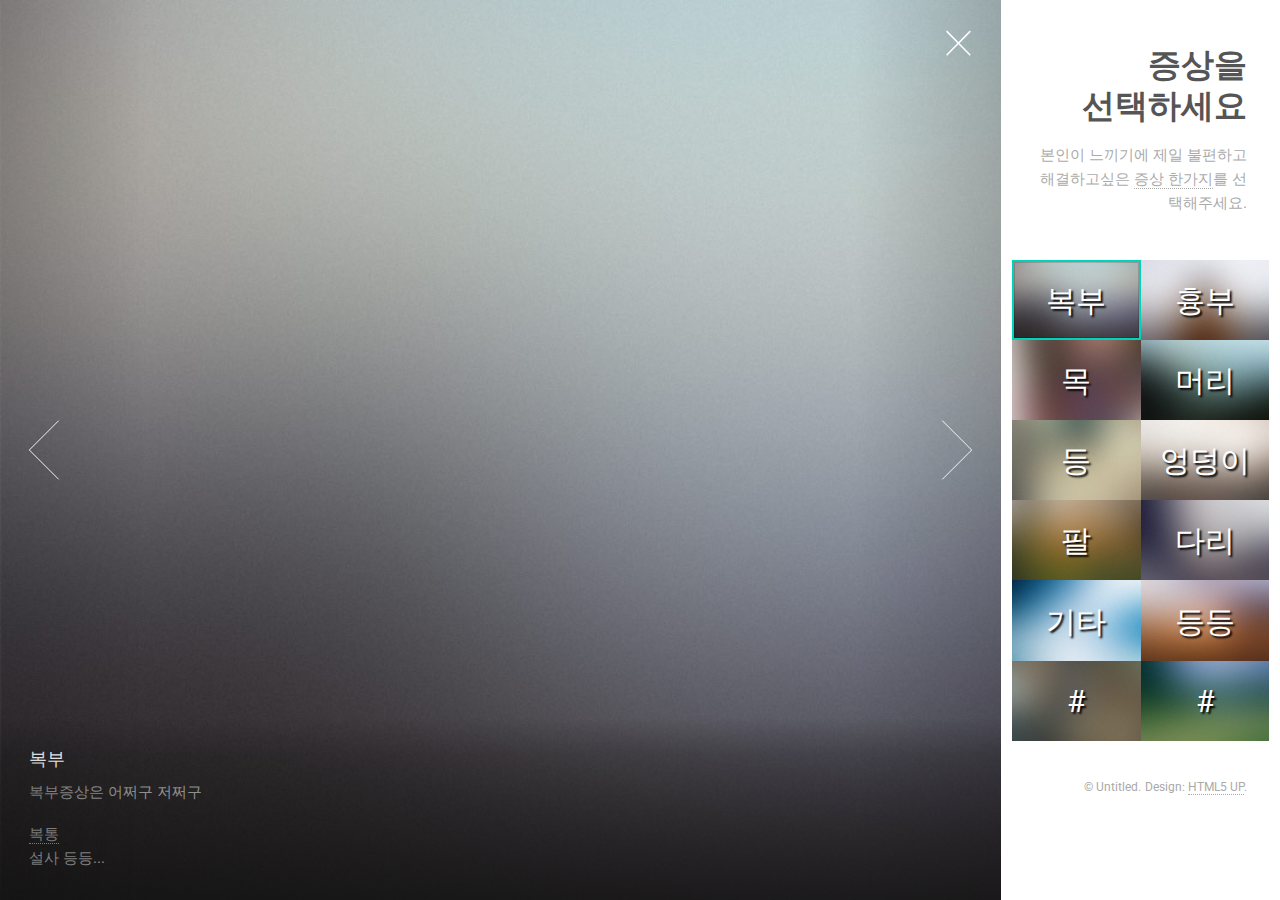
==== symptomselect/index.html @ 9ec4b880 "another commit" ====
<!DOCTYPE HTML>
<!--
	Lens by HTML5 UP
	html5up.net | @ajlkn
	Free for personal and commercial use under the CCA 3.0 license (html5up.net/license)
-->
<html>
	<head>
		<title>Lens by HTML5 UP</title>
		<meta charset="utf-8" />
		<meta name="viewport" content="width=device-width, initial-scale=1, user-scalable=no" />
		<link rel="stylesheet" href="assets/css/main.css" />
		<noscript><link rel="stylesheet" href="assets/css/noscript.css" /></noscript>
	</head>
	<body class="is-preload-0 is-preload-1 is-preload-2">

		<!-- Main -->
			<div id="main">

				<!-- Header -->
					<header id="header">
						<h1>증상을<br />선택하세요</h1>
						<p>본인이 느끼기에 제일 불편하고 해결하고싶은 <a href="https://search.naver.com/search.naver?where=kdic&query=%EC%A3%BC%EC%A6%9D%EC%83%81&ie=utf8&sm=tab_nmr">증상 한가지</a>를 선택해주세요.</p>

					</header>

				<!-- Thumbnail -->
					<section id="thumbnails">
						<article>
							<a class="thumbnail" href="images/fulls/01.jpg" data-position="left center"><img src="images/thumbs/01.jpg" alt="Alt text" /> 
                                <div class="normal">
                                    <div class="text">복부</div>
                                </div>
                                <div class="hover">
                                    <div class="text">복부가 제일 불편해요
                                    </div>
                                </div>
                            </a>
							<h2>복부</h2>
							<p>복부증상은 어쩌구 저쩌구</p>
                            <p><a href="">복통</a><br />설사 등등...</p>
						</article>
						<article>
							<a class="thumbnail" href="images/fulls/02.jpg"><img src="images/thumbs/02.jpg" alt="Alt text" />
                                <div class="normal">
                                    <div class="text">흉부</div>
                                </div>
                                <div class="hover">
                                    <div class="text">흉부가 제일 불편해요
                                    </div>
                                </div>
                            </a>
							<h2>Vivamus convallis libero</h2>
							<p>Sed velit lacus, laoreet at venenatis convallis in lorem tincidunt.</p>
						</article>
						<article>
							<a class="thumbnail" href="images/fulls/03.jpg" data-position="top center"><img src="images/thumbs/03.jpg" alt="Alt text" />
                                <div class="normal">
                                    <div class="text">목</div>
                                </div>
                                <div class="hover">
                                    <div class="text">목이 제일 불편해요
                                    </div>
                                </div>
                            </a>
							<h2>Nec accumsan enim felis</h2>
							<p>Maecenas eleifend tellus ut turpis eleifend, vitae pretium faucibus.</p>
						</article>
						<article>
							<a class="thumbnail" href="images/fulls/04.jpg"><img src="images/thumbs/04.jpg" alt="Alt text" />
                                <div class="normal">
                                    <div class="text">머리</div>
                                </div>
                                <div class="hover">
                                    <div class="text">머리가 제일 불편해요
                                    </div>
                                </div>
                            </a>
							<h2>Donec maximus nisi eget</h2>
							<p>Tristique in nulla vel congue. Sed sociis natoque parturient nascetur.</p>
						</article>
						<article>
							<a class="thumbnail" href="images/fulls/05.jpg" data-position="top center"><img src="images/thumbs/05.jpg" alt="Alt text" />
                                <div class="normal">
                                    <div class="text">등</div>
                                </div>
                                <div class="hover">
                                    <div class="text">등이 제일 불편해요
                                    </div>
                                </div>
                            </a>
							<h2>Nullam vitae nunc vulputate</h2>
							<p>In pellentesque cursus velit id posuere. Donec vehicula nulla.</p>
						</article>
						<article>
							<a class="thumbnail" href="images/fulls/06.jpg"><img src="images/thumbs/06.jpg" alt="Alt text" />
                                <div class="normal">
                                    <div class="text">엉덩이</div>
                                </div>
                                <div class="hover">
                                    <div class="text">엉덩이가 제일 불편해요
                                    </div>
                                </div>
                            </a>
							<h2>Phasellus magna faucibus</h2>
							<p>Nulla dignissim libero maximus tellus varius dictum ut posuere magna.</p>
						</article>
						<article>
							<a class="thumbnail" href="images/fulls/07.jpg"><img src="images/thumbs/07.jpg" alt="Alt text" />
                                <div class="normal">
                                    <div class="text">팔</div>
                                </div>
                                <div class="hover">
                                    <div class="text">팔이 제일 불편해요
                                    </div>
                                </div>
                            </a>
							<h2>Proin quis mauris</h2>
							<p>Etiam ultricies, lorem quis efficitur porttitor, facilisis ante orci urna.</p>
						</article>
						<article>
							<a class="thumbnail" href="images/fulls/08.jpg"><img src="images/thumbs/08.jpg" alt="Alt text" />
                                <div class="normal">
                                    <div class="text">다리</div>
                                </div>
                                <div class="hover">
                                    <div class="text">다리가 제일 불편해요
                                    </div>
                                </div>
                            </a>
							<h2>Gravida quis varius enim</h2>
							<p>Nunc egestas congue lorem. Nullam dictum placerat ex sapien tortor mattis.</p>
						</article>
						<article>
							<a class="thumbnail" href="images/fulls/09.jpg"><img src="images/thumbs/09.jpg" alt="Alt text" />
                                <div class="normal">
                                    <div class="text">기타</div>
                                </div>
                                <div class="hover">
                                    <div class="text">등등 제일 불편해요
                                    </div>
                                </div>
                            </a>
							<h2>Morbi eget vitae adipiscing</h2>
							<p>In quis vulputate dui. Maecenas metus elit, dictum praesent lacinia lacus.</p>
						</article>
						<article>
							<a class="thumbnail" href="images/fulls/10.jpg"><img src="images/thumbs/10.jpg" alt="Alt text" />
                                <div class="normal">
                                    <div class="text">등등</div>
                                </div>
                                <div class="hover">
                                    <div class="text">흉
                                    </div>
                                </div>
                            </a>
							<h2>Habitant tristique senectus</h2>
							<p>Vestibulum ante ipsum primis in faucibus orci luctus ac tincidunt dolor.</p>
						</article>
						<article>
							<a class="thumbnail" href="images/fulls/11.jpg"><img src="images/thumbs/11.jpg" alt="Alt text" />
                                <div class="normal">
                                    <div class="text">#</div>
                                </div>
                                <div class="hover">
                                    <div class="text">#
                                    </div>
                                </div>
                            </a>
							<h2>Pharetra ex non faucibus</h2>
							<p>Ut sed magna euismod leo laoreet congue. Fusce congue enim ultricies.</p>
						</article>
						<article>
							<a class="thumbnail" href="images/fulls/12.jpg"><img src="images/thumbs/12.jpg" alt="Alt text" />
                                <div class="normal">
                                    <div class="text">#</div>
                                </div>
                                <div class="hover">
                                    <div class="text">#
                                    </div>
                                </div>
                            </a>
							<h2>Mattis lorem sodales</h2>
							<p>Feugiat auctor leo massa, nec vestibulum nisl erat faucibus, rutrum nulla.</p>
						</article>
					</section>

				<!-- Footer -->
					<footer id="footer">
						<ul class="copyright">
							<li>&copy; Untitled.</li><li>Design: <a href="http://html5up.net">HTML5 UP</a>.</li>
						</ul>
					</footer>

			</div>

		<!-- Scripts -->
			<script src="assets/js/jquery.min.js"></script>
			<script src="assets/js/browser.min.js"></script>
			<script src="assets/js/breakpoints.min.js"></script>
			<script src="assets/js/main.js"></script>

	</body>
</html>
---- symptomselect/assets/css/main.css ----
@import url(font-awesome.min.css);
@import url("https://fonts.googleapis.com/css?family=Roboto:400,700");

/*
	Lens by HTML5 UP
	html5up.net | @ajlkn
	Free for personal and commercial use under the CCA 3.0 license (html5up.net/license)
*/

html, body, div, span, applet, object,
iframe, h1, h2, h3, h4, h5, h6, p, blockquote,
pre, a, abbr, acronym, address, big, cite,
code, del, dfn, em, img, ins, kbd, q, s, samp,
small, strike, strong, sub, sup, tt, var, b,
u, i, center, dl, dt, dd, ol, ul, li, fieldset,
form, label, legend, table, caption, tbody,
tfoot, thead, tr, th, td, article, aside,
canvas, details, embed, figure, figcaption,
footer, header, hgroup, menu, nav, output, ruby,
section, summary, time, mark, audio, video {
	margin: 0;
	padding: 0;
	border: 0;
	font-size: 100%;
	font: inherit;
	vertical-align: baseline;}

article, aside, details, figcaption, figure,
footer, header, hgroup, menu, nav, section {
	display: block;}

body {
	line-height: 1;
}

ol, ul {
	list-style: none;
}

blockquote, q {
	quotes: none;
}

	blockquote:before, blockquote:after, q:before, q:after {
		content: '';
		content: none;
	}

table {
	border-collapse: collapse;
	border-spacing: 0;
}

body {
	-webkit-text-size-adjust: none;
}

mark {
	background-color: transparent;
	color: inherit;
}

input::-moz-focus-inner {
	border: 0;
	padding: 0;
}

input, select, textarea {
	-moz-appearance: none;
	-webkit-appearance: none;
	-ms-appearance: none;
	appearance: none;
}

/* Basic */

	/*
		@-ms-viewport {
			width: device-width;
		}

	*/

	@media screen and (max-width: 480px) {

		html, body {
			min-width: 320px;
		}

	}

	body.is-preload-0 *, body.is-preload-0 *:before, body.is-preload-0 *:after {
		-moz-animation: none !important;
		-webkit-animation: none !important;
		-ms-animation: none !important;
		animation: none !important;
		-moz-transition: none !important;
		-webkit-transition: none !important;
		-ms-transition: none !important;
		transition: none !important;
	}

	html {
		box-sizing: border-box;
	}

	*, *:before, *:after {
		box-sizing: inherit;
	}

	html, body {
		background-color: #101010;
		overflow: hidden;
	}

/* Type */

	html {
		font-size: 16pt;
	}

		@media screen and (max-width: 1680px) {

			html {
				font-size: 12pt;
			}

		}

		@media screen and (max-width: 1280px) {

			html {
				font-size: 11pt;
			}

		}

	body {
		background-color: #fff;
		color: #aaa;
	}

	body, input, select, textarea {
		font-family: "Roboto", Helvetica, sans-serif;
		font-weight: 400;
		line-height: 1.65;
		font-size: 1em;
		color: #aaa;
	}

	a {
		-moz-transition: color 0.25s ease, border-bottom-color 0.25s ease;
		-webkit-transition: color 0.25s ease, border-bottom-color 0.25s ease;
		-ms-transition: color 0.25s ease, border-bottom-color 0.25s ease;
		transition: color 0.25s ease, border-bottom-color 0.25s ease;
		border-bottom: dotted 1px;
		color: inherit;
		text-decoration: none;
	}

		a:hover {
			border-bottom-color: transparent;
			color: #00D3B7;
		}

	strong, b {
		font-weight: 400;
		color: #555;
	}

	em, i {
		font-style: italic;
	}

	p {
		margin: 0 0 1.25em 0;
	}

	h1, h2, h3, h4, h5, h6 {
		font-weight: 400;
		line-height: 1.25;
		margin: 0 0 0.5em 0;
		color: #555;
	}

		h1 a, h2 a, h3 a, h4 a, h5 a, h6 a {
			color: inherit;
			text-decoration: none;
		}

	h2 {
		font-size: 1.25em;
	}

	h3 {
		font-size: 1em;
	}

	h4 {
		font-size: 0.9em;
	}

	h5 {
		font-size: 0.8em;
	}

	h6 {
		font-size: 0.7em;
	}

	sub {
		font-size: 0.8em;
		position: relative;
		top: 0.5em;
	}

	sup {
		font-size: 0.8em;
		position: relative;
		top: -0.5em;
	}

	blockquote {
		border-left: solid 4px #ccc;
		font-style: italic;
		margin: 0 0 1.25em 0;
		padding: 0.3125em 0 0.3125em 1.25em;
	}

	code {
		border-radius: 4px;
		border: solid 1px;
		font-family: "Courier New", monospace;
		font-size: 0.9em;
		margin: 0 0.25em;
		padding: 0.25em 0.65em;
		border-color: #ccc;
	}

	pre {
		-webkit-overflow-scrolling: touch;
		font-family: "Courier New", monospace;
		font-size: 0.9em;
		margin: 0 0 1.25em 0;
	}

		pre code {
			display: block;
			padding: 1em 1.5em;
			overflow-x: auto;
		}

	hr {
		border: 0;
		border-bottom: solid 1px #ccc;
		margin: 1.25em 0;
	}

		hr.major {
			margin: 1.875em 0;
		}

	.align-left {
		text-align: left;
	}

	.align-center {
		text-align: center;
	}

	.align-right {
		text-align: right;
	}

/* Button */

	input[type="submit"],
	input[type="reset"],
	input[type="button"],
	button,
	.button {
		-moz-appearance: none;
		-webkit-appearance: none;
		-ms-appearance: none;
		appearance: none;
		-moz-transition: background-color 0.25s ease-in-out, border-color 0.25s ease-in-out, color 0.25s ease-in-out;
		-webkit-transition: background-color 0.25s ease-in-out, border-color 0.25s ease-in-out, color 0.25s ease-in-out;
		-ms-transition: background-color 0.25s ease-in-out, border-color 0.25s ease-in-out, color 0.25s ease-in-out;
		transition: background-color 0.25s ease-in-out, border-color 0.25s ease-in-out, color 0.25s ease-in-out;
		background-color: transparent;
		border-radius: 4px;
		border: solid 1px #ccc;
		color: #555;
		cursor: pointer;
		display: inline-block;
		line-height: 1;
		padding: 0.75em 1.5em;
		text-align: center;
		text-decoration: none;
		white-space: nowrap;
	}

		input[type="submit"]:hover,
		input[type="reset"]:hover,
		input[type="button"]:hover,
		button:hover,
		.button:hover {
			border-color: #00D3B7;
			color: #00D3B7;
		}

			input[type="submit"]:hover:active,
			input[type="reset"]:hover:active,
			input[type="button"]:hover:active,
			button:hover:active,
			.button:hover:active {
				background-color: rgba(0, 211, 183, 0.15);
			}

		input[type="submit"].icon,
		input[type="reset"].icon,
		input[type="button"].icon,
		button.icon,
		.button.icon {
			padding-left: 1.35em;
		}

			input[type="submit"].icon:before,
			input[type="reset"].icon:before,
			input[type="button"].icon:before,
			button.icon:before,
			.button.icon:before {
				margin-right: 0.5em;
			}

		input[type="submit"].fit,
		input[type="reset"].fit,
		input[type="button"].fit,
		button.fit,
		.button.fit {
			width: 100%;
		}

		input[type="submit"].small,
		input[type="reset"].small,
		input[type="button"].small,
		button.small,
		.button.small {
			font-size: 0.8em;
		}

		input[type="submit"].large,
		input[type="reset"].large,
		input[type="button"].large,
		button.large,
		.button.large {
			font-size: 1.35em;
		}

		input[type="submit"].disabled, input[type="submit"]:disabled,
		input[type="reset"].disabled,
		input[type="reset"]:disabled,
		input[type="button"].disabled,
		input[type="button"]:disabled,
		button.disabled,
		button:disabled,
		.button.disabled,
		.button:disabled {
			pointer-events: none;
			opacity: 0.25;
		}

/* Form */

	form {
		margin: 0 0 1.25em 0;
	}

	label {
		color: #555;
		display: block;
		font-size: 0.9em;
		font-weight: 400;
		margin: 0 0 0.625em 0;
	}

	input[type="text"],
	input[type="password"],
	input[type="email"],
	select,
	textarea {
		-moz-appearance: none;
		-webkit-appearance: none;
		-ms-appearance: none;
		appearance: none;
		background-color: transparent;
		border-radius: 4px;
		border: solid 1px #ccc;
		color: inherit;
		display: block;
		outline: 0;
		padding: 0 0.75em;
		text-decoration: none;
		width: 100%;
	}

		input[type="text"]:invalid,
		input[type="password"]:invalid,
		input[type="email"]:invalid,
		select:invalid,
		textarea:invalid {
			box-shadow: none;
		}

		input[type="text"]:focus,
		input[type="password"]:focus,
		input[type="email"]:focus,
		select:focus,
		textarea:focus {
			border-color: #00D3B7;
		}

	select {
		background-image: url("data:image/svg+xml;charset=utf8,%3Csvg xmlns='http://www.w3.org/2000/svg' width='40' height='40' preserveAspectRatio='none' viewBox='0 0 40 40'%3E%3Cpath d='M9.4,12.3l10.4,10.4l10.4-10.4c0.2-0.2,0.5-0.4,0.9-0.4c0.3,0,0.6,0.1,0.9,0.4l3.3,3.3c0.2,0.2,0.4,0.5,0.4,0.9 c0,0.4-0.1,0.6-0.4,0.9L20.7,31.9c-0.2,0.2-0.5,0.4-0.9,0.4c-0.3,0-0.6-0.1-0.9-0.4L4.3,17.3c-0.2-0.2-0.4-0.5-0.4-0.9 c0-0.4,0.1-0.6,0.4-0.9l3.3-3.3c0.2-0.2,0.5-0.4,0.9-0.4S9.1,12.1,9.4,12.3z' fill='%23ccc' /%3E%3C/svg%3E");
		background-size: 1.25rem;
		background-repeat: no-repeat;
		background-position: calc(100% - 1rem) center;
		height: 2.75em;
		padding-right: 2.75em;
		text-overflow: ellipsis;
	}

		select option {
			color: #555;
			background: #fff;
		}

		select:focus::-ms-value {
			background-color: transparent;
		}

		select::-ms-expand {
			display: none;
		}

	.select-wrapper {
		text-decoration: none;
		display: block;
		position: relative;
	}

		.select-wrapper:before {
			-moz-osx-font-smoothing: grayscale;
			-webkit-font-smoothing: antialiased;
			font-family: FontAwesome;
			font-style: normal;
			font-weight: normal;
			text-transform: none !important;
		}

		.select-wrapper:before {
			color: #ccc;
			content: '\f107';
			display: block;
			height: 2.75em;
			line-height: 2.75em;
			pointer-events: none;
			position: absolute;
			right: 0;
			text-align: center;
			top: 0;
			width: 2.75em;
		}

		.select-wrapper select::-ms-expand {
			display: none;
		}

	input[type="text"],
	input[type="password"],
	input[type="email"],
	select {
		height: 2.75em;
	}

	textarea {
		padding: 0.75em 1em;
	}

	input[type="checkbox"],
	input[type="radio"] {
		-moz-appearance: none;
		-webkit-appearance: none;
		-ms-appearance: none;
		appearance: none;
		display: block;
		float: left;
		margin-right: -2em;
		opacity: 0;
		width: 1em;
		z-index: -1;
	}

		input[type="checkbox"] + label,
		input[type="radio"] + label {
			text-decoration: none;
			color: #aaa;
			cursor: pointer;
			display: inline-block;
			font-size: 1em;
			font-weight: 400;
			margin: 0;
			padding-left: 2.4em;
			padding-right: 0.75em;
			position: relative;
		}

			input[type="checkbox"] + label:before,
			input[type="radio"] + label:before {
				-moz-osx-font-smoothing: grayscale;
				-webkit-font-smoothing: antialiased;
				font-family: FontAwesome;
				font-style: normal;
				font-weight: normal;
				text-transform: none !important;
			}

			input[type="checkbox"] + label:before,
			input[type="radio"] + label:before {
				background: transparent;
				border-radius: 4px;
				border: solid 1px #ccc;
				content: '';
				display: inline-block;
				height: 1.65em;
				left: 0;
				line-height: 1.58125em;
				position: absolute;
				text-align: center;
				top: 0;
				width: 1.65em;
			}

		input[type="checkbox"]:checked + label:before,
		input[type="radio"]:checked + label:before {
			background-color: #555;
			border-color: #555;
			color: #fff;
			content: '\f00c';
		}

		input[type="checkbox"]:focus + label:before,
		input[type="radio"]:focus + label:before {
			border-color: #00D3B7;
		}

	input[type="checkbox"] + label:before {
		border-radius: 4px;
	}

	input[type="radio"] + label:before {
		border-radius: 100%;
	}

	::-webkit-input-placeholder {
		opacity: 1.0;
		color: #ccc !important;
	}

	:-moz-placeholder {
		opacity: 1.0;
		color: #ccc !important;
	}

	::-moz-placeholder {
		opacity: 1.0;
		color: #ccc !important;
	}

	:-ms-input-placeholder {
		opacity: 1.0;
		color: #ccc !important;
	}

	.field {
		margin: 0 0 1.25em 0;
	}

/* Icon */

	.icon {
		text-decoration: none;
		border-bottom: none;
		position: relative;
	}

		.icon:before {
			-moz-osx-font-smoothing: grayscale;
			-webkit-font-smoothing: antialiased;
			font-family: FontAwesome;
			font-style: normal;
			font-weight: normal;
			text-transform: none !important;
		}

		.icon > .label {
			display: none;
		}

/* List */

	ol {
		list-style: decimal;
		margin: 0 0 1.25em 0;
		padding-left: 1.25em;
	}

		ol li {
			padding-left: 0.25em;
		}

	ul {
		list-style: disc;
		margin: 0 0 1.25em 0;
		padding-left: 1em;
	}

		ul li {
			padding-left: 0.5em;
		}

		ul.alt {
			list-style: none;
			padding-left: 0;
		}

			ul.alt li {
				border-top: solid 1px #ccc;
				padding: 0.5em 0;
			}

				ul.alt li:first-child {
					border-top: 0;
					padding-top: 0;
				}

	dl {
		margin: 0 0 1.25em 0;
	}

		dl dt {
			display: block;
			font-weight: 400;
			margin: 0 0 0.625em 0;
		}

		dl dd {
			margin-left: 1.25em;
		}

/* Actions */

	ul.actions {
		display: -moz-flex;
		display: -webkit-flex;
		display: -ms-flex;
		display: flex;
		cursor: default;
		list-style: none;
		margin-left: -0.625em;
		padding-left: 0;
	}

		ul.actions li {
			padding: 0 0 0 0.625em;
			vertical-align: middle;
		}

		ul.actions.special {
			-moz-justify-content: center;
			-webkit-justify-content: center;
			-ms-justify-content: center;
			justify-content: center;
			width: 100%;
			margin-left: 0;
		}

			ul.actions.special li:first-child {
				padding-left: 0;
			}

		ul.actions.stacked {
			-moz-flex-direction: column;
			-webkit-flex-direction: column;
			-ms-flex-direction: column;
			flex-direction: column;
			margin-left: 0;
		}

			ul.actions.stacked li {
				padding: 0.8125em 0 0 0;
			}

				ul.actions.stacked li:first-child {
					padding-top: 0;
				}

		ul.actions.fit {
			width: calc(100% + 0.625em);
		}

			ul.actions.fit li {
				-moz-flex-grow: 1;
				-webkit-flex-grow: 1;
				-ms-flex-grow: 1;
				flex-grow: 1;
				-moz-flex-shrink: 1;
				-webkit-flex-shrink: 1;
				-ms-flex-shrink: 1;
				flex-shrink: 1;
				width: 100%;
			}

				ul.actions.fit li > * {
					width: 100%;
				}

			ul.actions.fit.stacked {
				width: 100%;
			}

		@media screen and (max-width: 480px) {

			ul.actions:not(.fixed) {
				-moz-flex-direction: column;
				-webkit-flex-direction: column;
				-ms-flex-direction: column;
				flex-direction: column;
				margin-left: 0;
				width: 100% !important;
			}

				ul.actions:not(.fixed) li {
					-moz-flex-grow: 1;
					-webkit-flex-grow: 1;
					-ms-flex-grow: 1;
					flex-grow: 1;
					-moz-flex-shrink: 1;
					-webkit-flex-shrink: 1;
					-ms-flex-shrink: 1;
					flex-shrink: 1;
					padding: 0.625em 0 0 0;
					text-align: center;
					width: 100%;
				}

					ul.actions:not(.fixed) li > * {
						width: 100%;
					}

					ul.actions:not(.fixed) li:first-child {
						padding-top: 0;
					}

					ul.actions:not(.fixed) li input[type="submit"],
					ul.actions:not(.fixed) li input[type="reset"],
					ul.actions:not(.fixed) li input[type="button"],
					ul.actions:not(.fixed) li button,
					ul.actions:not(.fixed) li .button {
						width: 100%;
					}

						ul.actions:not(.fixed) li input[type="submit"].icon:before,
						ul.actions:not(.fixed) li input[type="reset"].icon:before,
						ul.actions:not(.fixed) li input[type="button"].icon:before,
						ul.actions:not(.fixed) li button.icon:before,
						ul.actions:not(.fixed) li .button.icon:before {
							margin-left: -0.5rem;
						}

		}

/* Icons */

	ul.icons {
		cursor: default;
		list-style: none;
		padding-left: 0;
	}

		ul.icons li {
			display: inline-block;
			padding: 0 1em 0 0;
		}

			ul.icons li:last-child {
				padding-right: 0;
			}

			ul.icons li .icon:before {
				font-size: 1.5rem;
			}

/* Main */

	#main {
		-moz-transition: opacity 0.75s ease, right 0.75s ease, left 0.75s ease, visibility 0.75s;
		-webkit-transition: opacity 0.75s ease, right 0.75s ease, left 0.75s ease, visibility 0.75s;
		-ms-transition: opacity 0.75s ease, right 0.75s ease, left 0.75s ease, visibility 0.75s;
		transition: opacity 0.75s ease, right 0.75s ease, left 0.75s ease, visibility 0.75s;
		-webkit-overflow-scrolling: touch;
		position: fixed;
		top: 0;
		width: 22.5em;
		height: 100%;
		background: #fff;
		outline: 0;
		overflow-x: hidden;
		overflow-y: auto;
		text-align: right;
		visibility: visible;
		z-index: 10000;
		right: 0;
	}

		#main .toggle {
			-webkit-tap-highlight-color: rgba(0, 0, 0, 0);
			position: absolute;
			top: 0;
			width: 4em;
			height: 4em;
			background-image: url("images/close-small-alt.svg");
			background-repeat: no-repeat;
			background-size: 32px 32px;
			cursor: pointer;
			display: none;
			z-index: 1;
			background-position: 0.5em 0.5em;
			left: 0;
		}

		body.fullscreen #main {
			visibility: hidden;
			right: -22.5em;
		}

		body.is-preload-1 #main {
			opacity: 0;
			right: -2em;
		}

		@media screen and (max-width: 1280px) {

			#main {
				width: 19em;
			}

				body.fullscreen #main {
					right: -19em;
				}

		}

		@media screen and (max-width: 980px) {

			#main {
				background: rgba(255, 255, 255, 0.925);
			}

				#main .toggle {
					display: block;
				}

		}

		@media screen and (max-width: 480px) {

			#main {
				-moz-transition: opacity 0.5s ease, visibility 0.5s;
				-webkit-transition: opacity 0.5s ease, visibility 0.5s;
				-ms-transition: opacity 0.5s ease, visibility 0.5s;
				transition: opacity 0.5s ease, visibility 0.5s;
				width: 100%;
				background: #fff;
				text-align: center;
			}

				body.is-preload-1 #main {
					left: auto !important;
					right: auto !important;
				}

				body.fullscreen #main {
					left: auto !important;
					right: auto !important;
					opacity: 0;
				}

				#main .toggle {
					display: none;
				}

		}

/* New overlay appearance on hover */
.overlay-image:hover .hover {
 opacity: 1;
}

/* Header */

	#header {
		padding: 3em 2.25em 1.75em 2.25em ;
	}

		#header h1 {
			font-size: 2.25em;
			font-weight: 700;
		}

/* Footer */

	#footer {
		padding: 2.25em 2.25em 1em 2.25em ;
	}

		#footer .copyright {
			list-style: none;
			padding: 0;
		}

			#footer .copyright li {
				display: inline-block;
				font-size: 0.8em;
				margin-left: 0.35em;
				padding: 0;
			}

				#footer .copyright li:first-child {
					margin-left: 0;
				}

/* Thumbnails */

	#thumbnails {
		display: -moz-flex;
		display: -webkit-flex;
		display: -ms-flex;
		display: flex;
		-moz-flex-wrap: wrap;
		-webkit-flex-wrap: wrap;
		-ms-flex-wrap: wrap;
		flex-wrap: wrap;
		padding: 0 0.75em;
	}

		#thumbnails article {
			position: relative;
			width: 50%;
			background: #101010;
			outline: 0;
		}

			#thumbnails article .thumbnail {
				-webkit-tap-highlight-color: rgba(0, 0, 0, 0);
				display: block;
				position: relative;
				border: 0;
				outline: 0;
			}

				#thumbnails article .thumbnail img {
					display: block;
					width: 100%;
				}
                
                #thumbnails article .thumbnail .text {
                     color: #fff;
                     font-size: 30px;
                     line-height: 1.5em;
                     text-shadow: 2px 2px 2px #000;
                     text-align: center;
                     position: absolute;
                     top: 50%;
                     left: 50%;
                     transform: translate(-50%, -50%);
                     width: 100%;
                }
                #thumbnails article .thumbnail .hover {
                     position: absolute;
                     top: 0;
                     height: 100%;
                     width: 100%;
                     opacity: 0;
                     transition: .5s ease;
                }
                #thumbnails article .thumbnail:hover .hover {
                    opacity: 1;
                }
                #thumbnails article .thumbnail.normal {
                     transition: .5s ease;
                }
                #thumbnails article .thumbnail:hover .normal {
                     opacity: 0;
                }
                #thumbnails article .thumbnail .hover{
                     background-color: rgba(0,0,0,0.5);
                }


				#thumbnails article .thumbnail:before {
					pointer-events: none;
					-moz-transition: opacity 0.25s ease;
					-webkit-transition: opacity 0.25s ease;
					-ms-transition: opacity 0.25s ease;
					transition: opacity 0.25s ease;
					content: '';
					position: absolute;
					left: 0;
					top: 0;
					width: 100%;
					height: 100%;
					box-shadow: inset 0 0 0 2px #00D3B7, inset 0 0 0px 3px rgba(0, 0, 0, 0.15);
					opacity: 0;
					z-index: 1;
				}

				#thumbnails article .thumbnail:focus:before {
					opacity: 0.5;
				}

			#thumbnails article h2, #thumbnails article p {
				display: none;
			}

			#thumbnails article.active .thumbnail:before {
				opacity: 1;
			}

		@media screen and (max-width: 480px) {

			#thumbnails article .thumbnail:before {
				display: none;
			}

		}

/* Viewer */

	@-moz-keyframes spinner {
		0% {
			-moz-transform: rotate(0deg);
			-webkit-transform: rotate(0deg);
			-ms-transform: rotate(0deg);
			transform: rotate(0deg);
		}

		100% {
			-moz-transform: rotate(360deg);
			-webkit-transform: rotate(360deg);
			-ms-transform: rotate(360deg);
			transform: rotate(360deg);
		}
	}

	@-webkit-keyframes spinner {
		0% {
			-moz-transform: rotate(0deg);
			-webkit-transform: rotate(0deg);
			-ms-transform: rotate(0deg);
			transform: rotate(0deg);
		}

		100% {
			-moz-transform: rotate(360deg);
			-webkit-transform: rotate(360deg);
			-ms-transform: rotate(360deg);
			transform: rotate(360deg);
		}
	}

	@-ms-keyframes spinner {
		0% {
			-moz-transform: rotate(0deg);
			-webkit-transform: rotate(0deg);
			-ms-transform: rotate(0deg);
			transform: rotate(0deg);
		}

		100% {
			-moz-transform: rotate(360deg);
			-webkit-transform: rotate(360deg);
			-ms-transform: rotate(360deg);
			transform: rotate(360deg);
		}
	}

	@keyframes spinner {
		0% {
			-moz-transform: rotate(0deg);
			-webkit-transform: rotate(0deg);
			-ms-transform: rotate(0deg);
			transform: rotate(0deg);
		}

		100% {
			-moz-transform: rotate(360deg);
			-webkit-transform: rotate(360deg);
			-ms-transform: rotate(360deg);
			transform: rotate(360deg);
		}
	}

	#viewer {
		-moz-transition: opacity 0.75s ease, width 0.75s ease;
		-webkit-transition: opacity 0.75s ease, width 0.75s ease;
		-ms-transition: opacity 0.75s ease, width 0.75s ease;
		transition: opacity 0.75s ease, width 0.75s ease;
		position: absolute;
		top: 0;
		width: calc(100% - 22.5em);
		height: 100%;
		left: 0;
	}

		#viewer .inner {
			pointer-events: none;
			position: absolute;
			top: 0;
			left: 0;
			width: 100%;
			height: 100%;
			z-index: 2;
		}

			#viewer .inner > * {
				pointer-events: auto;
			}

			#viewer .inner:before {
				background-image: -moz-linear-gradient(left, rgba(16,16,16,0.2), rgba(16,16,16,0) 10em, rgba(16,16,16,0)), -moz-linear-gradient(right, rgba(16,16,16,0.2), rgba(16,16,16,0) 10em, rgba(16,16,16,0));
				background-image: -webkit-linear-gradient(left, rgba(16,16,16,0.2), rgba(16,16,16,0) 10em, rgba(16,16,16,0)), -webkit-linear-gradient(right, rgba(16,16,16,0.2), rgba(16,16,16,0) 10em, rgba(16,16,16,0));
				background-image: -ms-linear-gradient(left, rgba(16,16,16,0.2), rgba(16,16,16,0) 10em, rgba(16,16,16,0)), -ms-linear-gradient(right, rgba(16,16,16,0.2), rgba(16,16,16,0) 10em, rgba(16,16,16,0));
				background-image: linear-gradient(left, rgba(16,16,16,0.2), rgba(16,16,16,0) 10em, rgba(16,16,16,0)), linear-gradient(right, rgba(16,16,16,0.2), rgba(16,16,16,0) 10em, rgba(16,16,16,0));
				content: '';
				display: block;
				position: absolute;
				top: 0;
				left: 0;
				width: 100%;
				height: 100%;
			}

			#viewer .inner .toggle {
				-webkit-tap-highlight-color: rgba(0, 0, 0, 0);
				position: absolute;
				top: 0;
				width: 4em;
				height: 4em;
				background-image: url("images/close.svg");
				background-repeat: no-repeat;
				background-size: 64px 64px;
				cursor: pointer;
				z-index: 1;
				right: 0;
				background-position: calc(100% - 0.75em) 0.75em;
			}

			#viewer .inner .nav-next,
			#viewer .inner .nav-previous {
				-webkit-tap-highlight-color: rgba(0, 0, 0, 0);
				position: absolute;
				top: 50%;
				width: 6em;
				height: 6em;
				margin-top: -3em;
				background-image: url("images/arrow.svg");
				background-position: center;
				background-repeat: no-repeat;
				background-size: contain;
				cursor: pointer;
			}

			#viewer .inner .nav-previous {
				-moz-transform: scaleX(-1);
				-webkit-transform: scaleX(-1);
				-ms-transform: scaleX(-1);
				transform: scaleX(-1);
				left: 0;
			}

			#viewer .inner .nav-next {
				right: 0;
			}

		#viewer .slide {
			-moz-transition: opacity 0.5s ease-in-out;
			-webkit-transition: opacity 0.5s ease-in-out;
			-ms-transition: opacity 0.5s ease-in-out;
			transition: opacity 0.5s ease-in-out;
			position: absolute;
			top: 0;
			left: 0;
			width: 100%;
			height: 100%;
			opacity: 1;
			z-index: 1;
		}

			#viewer .slide .caption {
				background-image: -moz-linear-gradient(bottom, rgba(16,16,16,0.75), rgba(16,16,16,0.25) 80%, rgba(16,16,16,0));
				background-image: -webkit-linear-gradient(bottom, rgba(16,16,16,0.75), rgba(16,16,16,0.25) 80%, rgba(16,16,16,0));
				background-image: -ms-linear-gradient(bottom, rgba(16,16,16,0.75), rgba(16,16,16,0.25) 80%, rgba(16,16,16,0));
				background-image: linear-gradient(bottom, rgba(16,16,16,0.75), rgba(16,16,16,0.25) 80%, rgba(16,16,16,0));
				padding: 2em 2em 0.75em 2em ;
				position: absolute;
				bottom: 0;
				left: 0;
				width: 100%;
				color: rgba(255, 255, 255, 0.5);
				z-index: 1;
			}

				#viewer .slide .caption h2, #viewer .slide .caption h3, #viewer .slide .caption h4, #viewer .slide .caption h5, #viewer .slide .caption h6 {
					color: #fff;
				}

			#viewer .slide .image {
				-moz-transition: opacity 0.5s ease-in-out;
				-webkit-transition: opacity 0.5s ease-in-out;
				-ms-transition: opacity 0.5s ease-in-out;
				transition: opacity 0.5s ease-in-out;
				position: absolute;
				top: 0;
				left: 0;
				width: 100%;
				height: 100%;
				background-repeat: no-repeat;
				background-size: cover;
				opacity: 0;
			}

			#viewer .slide:before {
				-moz-animation: spinner 1s linear infinite;
				-webkit-animation: spinner 1s linear infinite;
				-ms-animation: spinner 1s linear infinite;
				animation: spinner 1s linear infinite;
				-moz-transition: opacity 0.5s ease-in-out;
				-webkit-transition: opacity 0.5s ease-in-out;
				-ms-transition: opacity 0.5s ease-in-out;
				transition: opacity 0.5s ease-in-out;
				content: '';
				display: block;
				position: absolute;
				top: 50%;
				left: 50%;
				width: 3em;
				height: 3em;
				background-image: url("images/spinner.svg");
				background-position: center;
				background-repeat: no-repeat;
				background-size: contain;
				margin: -1.5em 0 0 -1.5em;
				opacity: 0;
			}

			#viewer .slide.loading:before {
				opacity: 1;
			}

			#viewer .slide.active .image {
				opacity: 1;
			}

		body.fullscreen #viewer {
			width: 100%;
		}

			body.fullscreen #viewer .inner .toggle {
				background-image: url("images/open.svg");
			}

		body.is-preload-1 #viewer {
			opacity: 0;
		}

		body.is-preload-2 #viewer .slide {
			opacity: 0;
		}

		@media screen and (max-width: 1280px) {

			#viewer {
				width: calc(100% - 19em);
			}

		}

		@media screen and (max-width: 980px) {

			#viewer {
				width: 100%;
			}

				#viewer .inner .toggle {
					-moz-transition: opacity 0.75s ease;
					-webkit-transition: opacity 0.75s ease;
					-ms-transition: opacity 0.75s ease;
					transition: opacity 0.75s ease;
					background-image: url("images/open.svg");
					opacity: 0;
					right: 0;
				}

				body.fullscreen #viewer .inner .toggle {
					opacity: 1;
				}

		}

		@media screen and (max-width: 736px) {

			#viewer .inner .toggle {
				background-size: 32px 32px;
			}

			#viewer .inner .nav-next,
			#viewer .inner .nav-previous {
				background-image: url("images/arrow-small.svg");
				background-size: 32px 32px;
			}

			body.fullscreen #viewer .inner .toggle {
				background-image: url("images/open-small.svg");
			}

		}

		@media screen and (max-width: 480px) {

			#viewer {
				-moz-transition: opacity 0.5s ease;
				-webkit-transition: opacity 0.5s ease;
				-ms-transition: opacity 0.5s ease;
				transition: opacity 0.5s ease;
				-moz-transition-delay: 0s;
				-webkit-transition-delay: 0s;
				-ms-transition-delay: 0s;
				transition-delay: 0s;
				opacity: 0;
			}

				#viewer .inner .toggle {
					background-image: url("images/close-small.svg") !important;
					background-size: 32px 32px;
				}

				body.fullscreen #viewer {
					-moz-transition-delay: 0.5s;
					-webkit-transition-delay: 0.5s;
					-ms-transition-delay: 0.5s;
					transition-delay: 0.5s;
					opacity: 1;
				}

		}
---- symptomselect/assets/css/noscript.css ----
/*
	Lens by HTML5 UP
	html5up.net | @ajlkn
	Free for personal and commercial use under the CCA 3.0 license (html5up.net/license)
*/

/* Main */

	#main {
		opacity: 1 !important;
		right: 0 !important;
	}

	body:before {
		content: 'Javascript is disabled :(';
		display: block;
		position: absolute;
		top: 50%;
		width: calc(100% - 22.5em * 0.333333333);
		height: 4em;
		margin-top: -2em;
		color: #282828;
		cursor: default;
		font-size: 3em;
		line-height: 4em;
		text-align: center;
		white-space: nowrap;
		left: 0;
	}
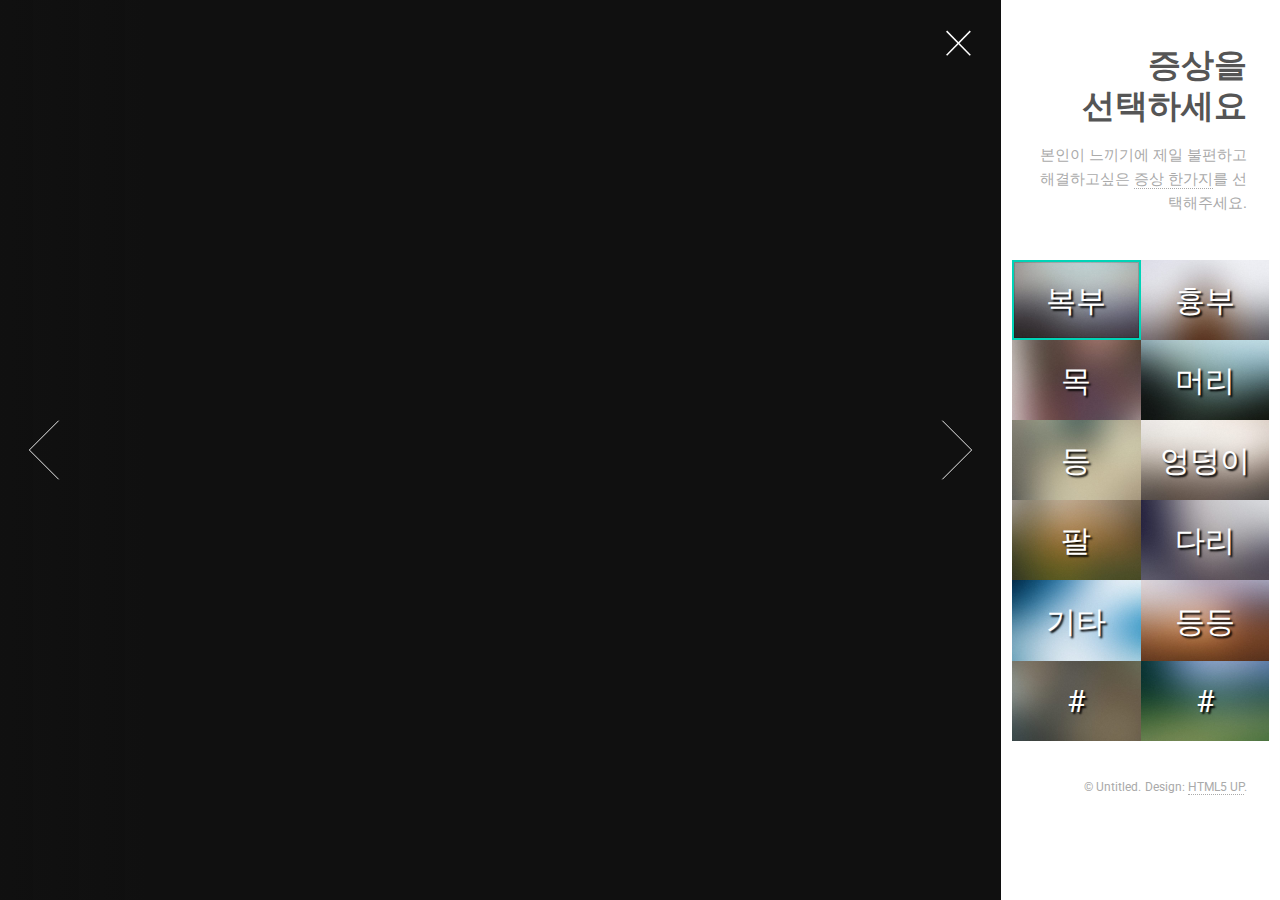
==== commit 994eb2b3: "another commit" ====
--- a/symptomselect/index.html
+++ b/symptomselect/index.html
@@ -38,7 +38,7 @@
                             </a>
 							<h2>복부</h2>
 							<p>복부증상은 어쩌구 저쩌구</p>
-                            <p><a href="">복통</a><br />설사 등등...</p>
+                            <p><a href="../symptoms/abdominalpainacute/index.html">급성복통</a><br />설사 등등...</p>
 						</article>
 						<article>
 							<a class="thumbnail" href="images/fulls/02.jpg"><img src="images/thumbs/02.jpg" alt="Alt text" />
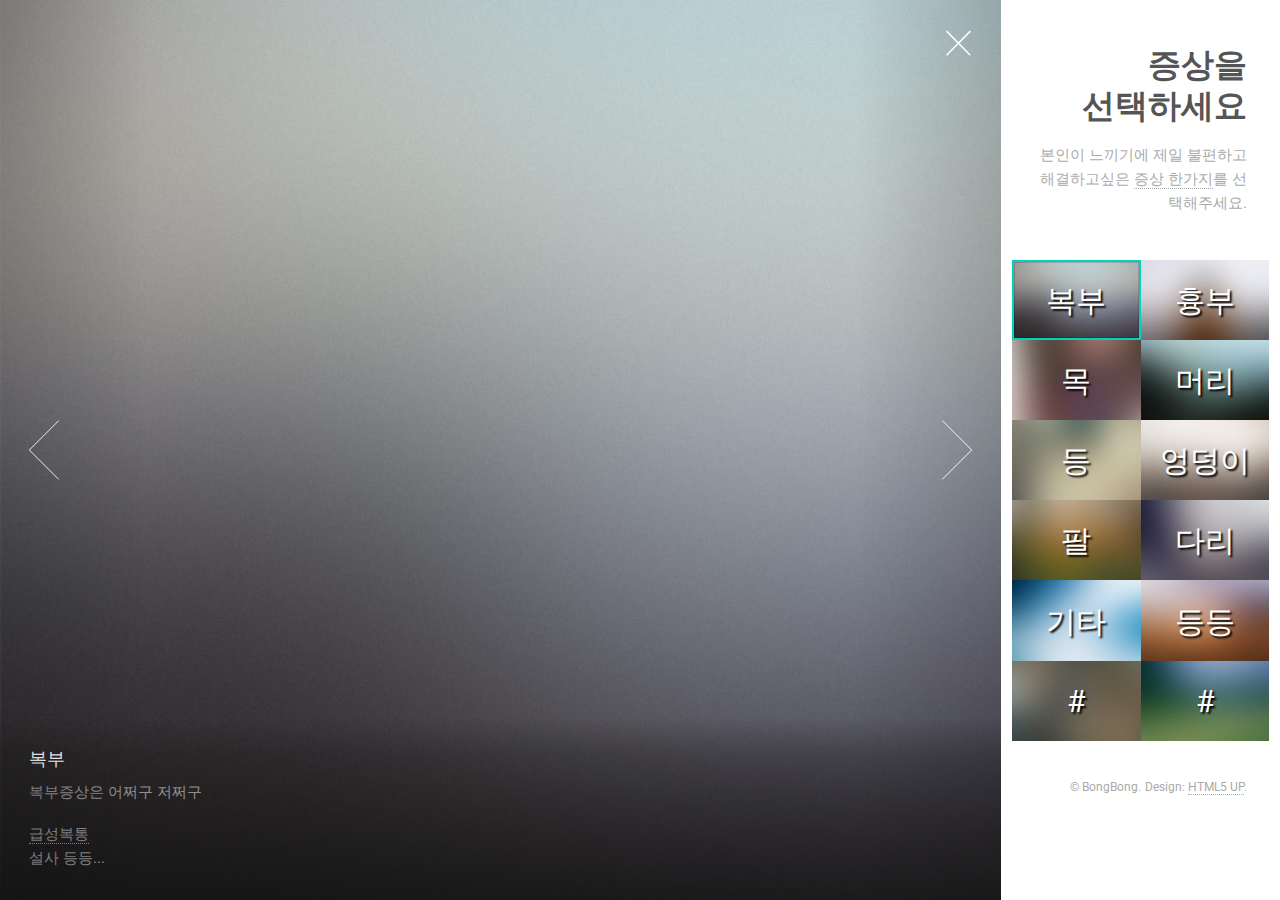
==== commit 492ea77d: "another commit" ====
--- a/symptomselect/index.html
+++ b/symptomselect/index.html
@@ -6,7 +6,7 @@
 -->
 <html>
 	<head>
-		<title>Lens by HTML5 UP</title>
+		<title>Symptom Select</title>
 		<meta charset="utf-8" />
 		<meta name="viewport" content="width=device-width, initial-scale=1, user-scalable=no" />
 		<link rel="stylesheet" href="assets/css/main.css" />
@@ -188,7 +188,7 @@
 				<!-- Footer -->
 					<footer id="footer">
 						<ul class="copyright">
-							<li>&copy; Untitled.</li><li>Design: <a href="http://html5up.net">HTML5 UP</a>.</li>
+							<li>&copy; BongBong.</li><li>Design: <a href="http://html5up.net">HTML5 UP</a>.</li>
 						</ul>
 					</footer>
 
